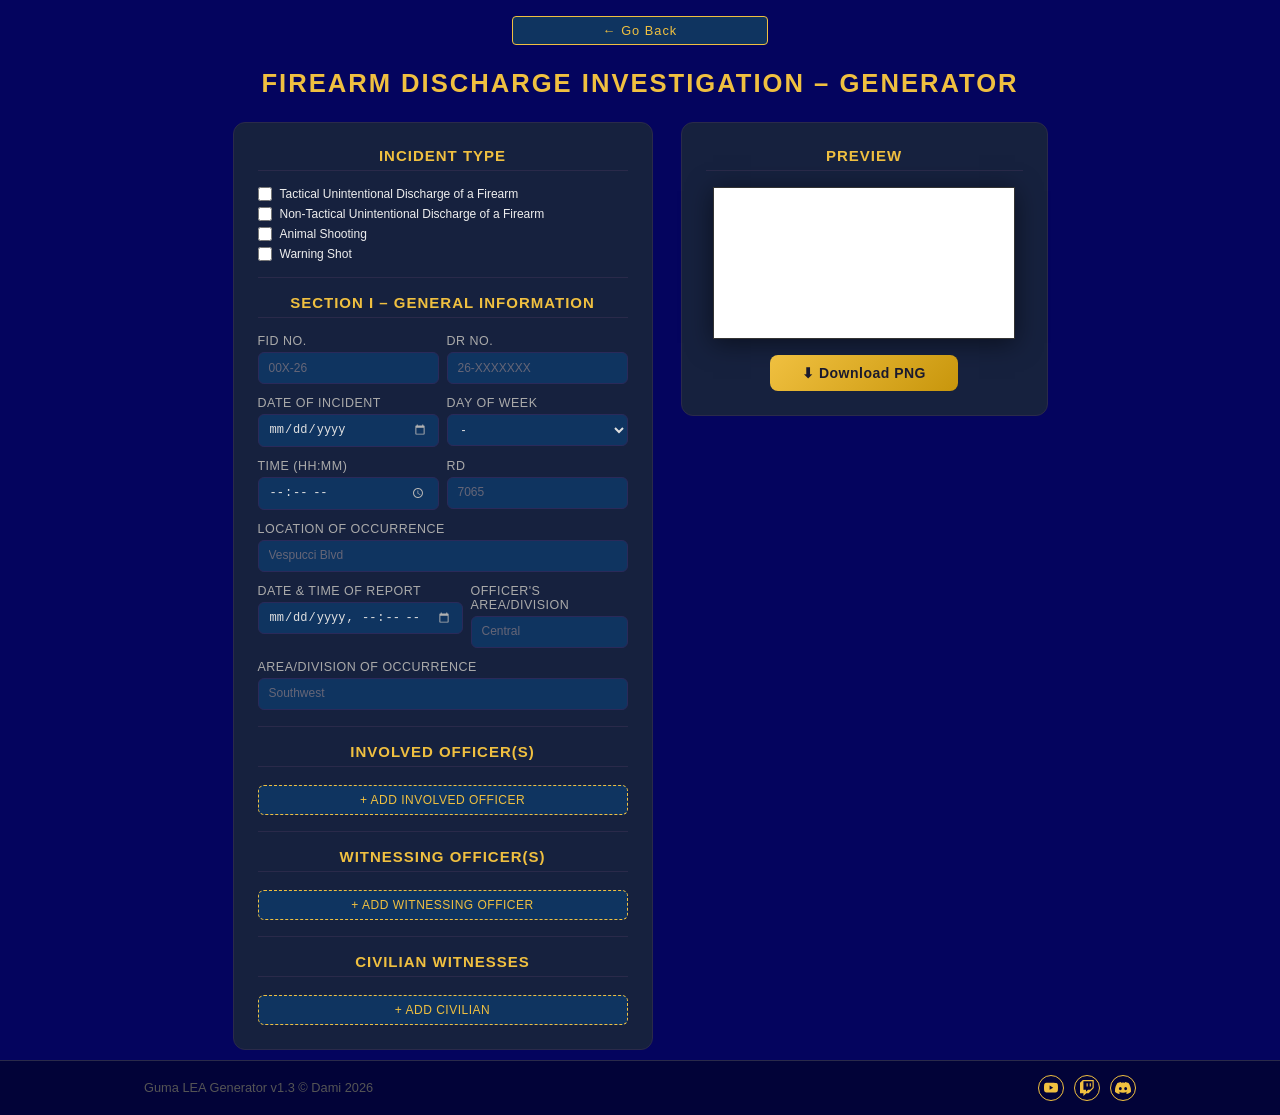
==== firearm-discharge.html @ f459a164 "Officer card generator - faction selection inside generator - added faction selection inside card ge" ====
<!doctype html>
<html lang="en">
  <head>
    <meta charset="UTF-8" />
    <meta name="viewport" content="width=device-width, initial-scale=1.0" />
    <title>Guma LEA Generator</title>
    <link rel="stylesheet" href="css/style.css" />
    <link rel="icon" href="assets/favicon.ico" type="image/x-icon" />
    <link rel="apple-touch-icon" sizes="192x192" href="assets/favicon.ico" />
    <link rel="manifest" href="assets/manifest.json" />
  </head>
  <body>
    <button onclick="history.back()" class="btn-back">&larr; Go Back</button>
    <h2>Firearm Discharge Investigation – Generator</h2>

    <div class="container-report">
      <div class="form-panel-report">
        <h3>Incident Type</h3>
        <div class="checkbox-group">
          <label class="checkbox-item"><input type="checkbox" id="cb_tactical" /> Tactical Unintentional Discharge of a Firearm</label>
          <label class="checkbox-item"><input type="checkbox" id="cb_non_tactical" /> Non-Tactical Unintentional Discharge of a Firearm</label>
          <label class="checkbox-item"><input type="checkbox" id="cb_animal" /> Animal Shooting</label>
          <label class="checkbox-item"><input type="checkbox" id="cb_warning" /> Warning Shot</label>
        </div>

        <hr class="section-sep" />
        <h3>Section I – General Information</h3>

        <div class="two-col">
          <div class="form-group"><label>FID No.</label><input type="text" id="fid_no" placeholder="00X-26" /></div>
          <div class="form-group"><label>DR No.</label><input type="text" id="dr_no" placeholder="26-XXXXXXX" /></div>
        </div>
        <div class="two-col">
          <div class="form-group"><label>Date of Incident</label><input type="date" id="date_incident" /></div>
          <div class="form-group">
            <label>Day of Week</label>
            <select id="day_of_week">
              <option value="-">-</option>
              <option>Monday</option>
              <option>Tuesday</option>
              <option>Wednesday</option>
              <option>Thursday</option>
              <option>Friday</option>
              <option>Saturday</option>
              <option>Sunday</option>
            </select>
          </div>
        </div>
        <div class="two-col">
          <div class="form-group"><label>Time (HH:MM)</label><input type="time" id="time_incident" /></div>
          <div class="form-group"><label>RD</label><input type="text" id="rd" placeholder="7065" /></div>
        </div>
        <div class="form-group"><label>Location of Occurrence</label><input type="text" id="location" placeholder="Vespucci Blvd" /></div>
        <div class="two-col">
          <div class="form-group"><label>Date &amp; Time of Report</label><input type="datetime-local" id="report_datetime" /></div>
          <div class="form-group"><label>Officer's Area/Division</label><input type="text" id="officer_area" placeholder="Central" /></div>
        </div>
        <div class="form-group"><label>Area/Division of Occurrence</label><input type="text" id="area_occurrence" placeholder="Southwest" /></div>

        <hr class="section-sep" />
        <h3>Involved Officer(s)</h3>
        <div id="involved-officers-container"></div>
        <button class="btn-add" onclick="addOfficerRow('involved')">+ Add Involved Officer</button>

        <hr class="section-sep" />
        <h3>Witnessing Officer(s)</h3>
        <div id="witnessing-officers-container"></div>
        <button class="btn-add" onclick="addOfficerRow('witnessing')">+ Add Witnessing Officer</button>

        <hr class="section-sep" />
        <h3>Civilian Witnesses</h3>
        <div id="civilians-container"></div>
        <button class="btn-add" onclick="addCivilianRow()">+ Add Civilian</button>
      </div>

      <div class="preview-panel">
        <h3>Preview</h3>
        <canvas id="docCanvas"></canvas>
        <button class="btn-download" onclick="downloadPng()">&#11015; Download PNG</button>
      </div>
    </div>

    <footer class="site-footer">
      <div class="footer-inner">
        <span class="footer-text">Guma LEA Generator v1.3 &copy; Dami 2026</span>
        <div class="footer-links">
          <a href="https://www.youtube.com/@DamiJJJ" target="_blank" rel="noopener noreferrer" class="footer-icon-link" aria-label="YouTube">
            <!-- YouTube icon -->
            <svg class="icon icon-youtube" viewBox="0 0 16 16" aria-hidden="true">
              <path
                d="M8.051 1.999h.089c.822.003 4.987.033 6.11.335a2.01 2.01 0 0 1 1.415 1.42c.101.38.172.883.22 1.402l.01.104.022.26.008.104c.065.914.073 1.77.074 1.957v.075c-.001.194-.01 1.108-.082 2.06l-.008.105-.009.104c-.05.572-.124 1.14-.235 1.558a2.01 2.01 0 0 1-1.415 1.42c-1.16.312-5.569.334-6.18.335h-.142c-.309 0-1.587-.006-2.927-.052l-.17-.006-.087-.004-.171-.007-.171-.007c-1.11-.049-2.167-.128-2.654-.26a2.01 2.01 0 0 1-1.415-1.419c-.111-.417-.185-.986-.235-1.558L.09 9.82l-.008-.104A31 31 0 0 1 0 7.68v-.123c.002-.215.01-.958.064-1.778l.007-.103.003-.052.008-.104.022-.26.01-.104c.048-.519.119-1.023.22-1.402a2.01 2.01 0 0 1 1.415-1.42c.487-.13 1.544-.21 2.654-.26l.17-.007.172-.006.086-.003.171-.007A100 100 0 0 1 7.858 2zM6.4 5.209v4.818l4.157-2.408z"
              />
            </svg>
          </a>

          <a href="https://www.twitch.tv/ytdamipl" target="_blank" rel="noopener noreferrer" class="footer-icon-link" aria-label="Twitch">
            <!-- Twitch icon -->
            <svg xmlns="http://www.w3.org/2000/svg" width="16" height="16" fill="currentColor" class="bi bi-twitch" viewBox="0 0 16 16">
              <path d="M3.857 0 1 2.857v10.286h3.429V16l2.857-2.857H9.57L14.714 8V0zm9.714 7.429-2.285 2.285H9l-2 2v-2H4.429V1.143h9.142z" />
              <path d="M11.857 3.143h-1.143V6.57h1.143zm-3.143 0H7.571V6.57h1.143z" />
            </svg>
          </a>
          <a href="https://discord.gg/gzQC2kUFbQ" target="_blank" rel="noopener noreferrer" class="footer-icon-link" aria-label="Discord">
            <svg xmlns="http://www.w3.org/2000/svg" width="16" height="16" fill="currentColor" class="bi bi-discord" viewBox="0 0 16 16">
              <path
                d="M13.545 2.907a13.2 13.2 0 0 0-3.257-1.011.05.05 0 0 0-.052.025c-.141.25-.297.577-.406.833a12.2 12.2 0 0 0-3.658 0 8 8 0 0 0-.412-.833.05.05 0 0 0-.052-.025c-1.125.194-2.22.534-3.257 1.011a.04.04 0 0 0-.021.018C.356 6.024-.213 9.047.066 12.032q.003.022.021.037a13.3 13.3 0 0 0 3.995 2.02.05.05 0 0 0 .056-.019q.463-.63.818-1.329a.05.05 0 0 0-.01-.059l-.018-.011a9 9 0 0 1-1.248-.595.05.05 0 0 1-.02-.066l.015-.019q.127-.095.248-.195a.05.05 0 0 1 .051-.007c2.619 1.196 5.454 1.196 8.041 0a.05.05 0 0 1 .053.007q.121.1.248.195a.05.05 0 0 1-.004.085 8 8 0 0 1-1.249.594.05.05 0 0 0-.03.03.05.05 0 0 0 .003.041c.24.465.515.909.817 1.329a.05.05 0 0 0 .056.019 13.2 13.2 0 0 0 4.001-2.02.05.05 0 0 0 .021-.037c.334-3.451-.559-6.449-2.366-9.106a.03.03 0 0 0-.02-.019m-8.198 7.307c-.789 0-1.438-.724-1.438-1.612s.637-1.613 1.438-1.613c.807 0 1.45.73 1.438 1.613 0 .888-.637 1.612-1.438 1.612m5.316 0c-.788 0-1.438-.724-1.438-1.612s.637-1.613 1.438-1.613c.807 0 1.451.73 1.438 1.613 0 .888-.631 1.612-1.438 1.612"
              />
            </svg>
          </a>
        </div>
      </div>
    </footer>

    <script src="js/firearm-discharge-investigation.js"></script>
  </body>
</html>
---- css/style.css ----
*,
*::before,
*::after {
  box-sizing: border-box;
  margin: 0;
  padding: 0;
}

body {
  font-family: "Segoe UI", Arial, sans-serif;
  background: #04045e;
  color: #eee;
  display: flex;
  flex-direction: column;
  align-items: center;
  min-height: 100vh;
}

h1 {
  color: #f0c040;
  margin: 28px;
  font-size: 2.5rem;
  letter-spacing: 3px;
  text-transform: uppercase;
}

h2 {
  color: #f0c040;
  margin: 24px;
  font-size: 1.6rem;
  letter-spacing: 2px;
  text-transform: uppercase;
}

h3 {
  color: #f0c040;
  font-size: 1.4rem;
  letter-spacing: 1.5px;
}

body h3 {
  width: 100%;
  text-align: center;
}

.container {
  display: flex;
  flex-direction: column;
  align-items: center;
  gap: 30px;
  width: 100%;
  max-width: 1000px;
}

.form-panel {
  background: #16213e;
  border-radius: 10px;
  padding: 24px;
  width: 500px;
}

.form-panel h2 {
  color: #f0c040;
  font-size: 1rem;
  margin-bottom: 16px;
  letter-spacing: 1px;
}

.form-group {
  margin-bottom: 12px;
}

.form-group label {
  display: block;
  font-size: 0.78rem;
  color: #aaa;
  margin-bottom: 4px;
  text-transform: uppercase;
  letter-spacing: 0.5px;
}

.form-group input,
.form-group select {
  width: 100%;
  padding: 8px 10px;
  border-radius: 5px;
  border: 1px solid #334;
  background: #0f3460;
  color: #fff;
  font-size: 0.9rem;
}

.form-group input::placeholder {
  color: #667;
}

.photo-upload {
  border: 2px dashed #334;
  border-radius: 8px;
  padding: 16px;
  text-align: center;
  cursor: pointer;
  transition: border-color 0.2s;
}

.photo-upload:hover {
  border-color: #f0c040;
}

.photo-upload input {
  display: none;
}

.photo-preview {
  width: 100px;
  height: 120px;
  object-fit: cover;
  border-radius: 4px;
  margin-top: 8px;
  display: none;
}

.btn-random {
  background: #0f3460;
  border: 1px solid #f0c040;
  color: #f0c040;
  padding: 6px 12px;
  border-radius: 4px;
  cursor: pointer;
  font-size: 0.78rem;
  margin-top: 4px;
  width: 100%;
}

.btn-random:hover {
  background: #f0c040;
  color: #000;
}

.preview-panel {
  display: flex;
  flex-direction: column;
  align-items: center;
  gap: 16px;
  margin-bottom: 30px;
}

.preview-panel h2 {
  color: #f0c040;
  font-size: 1.6rem;
  letter-spacing: 1px;
  align-self: center;
}

#cardCanvas {
  border-radius: 8px;
  box-shadow: 0 4px 24px #0008;
  width: 500px;
  height: auto;
  max-width: 100%;
}

.btn-download {
  background: linear-gradient(135deg, #f0c040, #c8960c);
  color: #1a1a2e;
  border: none;
  padding: 10px 32px;
  border-radius: 8px;
  font-size: 14px;
  font-weight: 700;
  cursor: pointer;
  letter-spacing: 0.5px;
  transition: opacity 0.2s;
}
.btn-download:hover {
  opacity: 0.85;
}

.site-footer {
  width: 100%;
  margin-top: auto;
  background: #020338;
  border-top: 1px solid #2a2a4a;
  padding: 14px 20px;
  text-align: center;
  font-size: 12px;
  color: #555;
  display: flex;
  justify-content: center;
}

.footer-inner {
  width: 80%;
  /* max-width: 1000px; */
  display: flex;
  align-items: center;
  justify-content: space-between;
  gap: 16px;
  font-size: 0.8rem;
}

.footer-links {
  display: flex;
  align-items: center;
  gap: 10px;
}

.footer-icon-link {
  display: inline-flex;
  align-items: center;
  justify-content: center;
  width: 26px;
  height: 26px;
  border-radius: 50%;
  color: #f0c040;
  border: 1px solid #f0c040;
  text-decoration: none;
  transition:
    background 0.2s,
    color 0.2s,
    transform 0.15s;
}

.footer-icon-link:hover {
  background: #f0c040;
  color: #04045e;
  transform: translateY(-1px);
}

.footer-icon-link .icon {
  width: 14px;
  height: 14px;
  fill: currentColor;
}

@media (max-width: 600px) {
  .footer-inner {
    flex-direction: column;
    align-items: flex-start;
  }
}

/* Back button */
.btn-back {
  background: #0f3460;
  border: 1px solid #f0c040;
  color: #f0c040;
  padding: 6px 12px;
  border-radius: 4px;
  cursor: pointer;
  font-size: 0.8rem;
  align-self: center;
  width: 20%;
  margin-top: 16px;
  text-decoration: none;
  letter-spacing: 1px;
  transition:
    border-color 0.2s,
    color 0.2s;
}

.btn-back:hover {
  background: #f0c040;
  color: #000;
}

.gen-grid {
  display: grid;
  grid-template-columns: repeat(3, 1fr);
  gap: 24px;
  width: 80%;
  /* max-width: 1000px; */
  margin-top: 16px;
}

.gen-card {
  background: #16213e;
  border-radius: 12px;
  border: 2px solid #9b9b9c;
  padding: 36px 24px;
  text-align: center;
  text-decoration: none;
  color: #eee;
  transition:
    border-color 0.2s,
    transform 0.15s,
    background 0.2s;
  display: flex;
  flex-direction: column;
  align-items: center;
  gap: 14px;
  cursor: pointer;
}

.gen-card:hover {
  border-color: #f0c040;
  background: #1a2a4a;
  transform: translateY(-4px);
}

.gen-card .gen-badge {
  width: 72px;
  height: 72px;
  /* border-radius: 50%; */
  display: flex;
  align-items: center;
  justify-content: center;
  font-size: 2rem;
}

.gen-card .gen-name {
  font-size: 1.3rem;
  font-weight: bold;
  letter-spacing: 2px;
}

.gen-card .gen-desc {
  font-size: 0.75rem;
  color: #aaa;
  letter-spacing: 0.5px;
  text-transform: uppercase;
}

.gen-card .gen-tag {
  font-size: 0.7rem;
  padding: 3px 10px;
  border-radius: 20px;
  font-weight: bold;
  letter-spacing: 1px;
  background: #0f3460;
  color: #f0c040;
  border: 1px solid #f0c040;
}

/* Coming soon overlay */
.gen-card.coming-soon {
  opacity: 0.5;
  cursor: not-allowed;
  pointer-events: none;
}

.gen-card.coming-soon .gen-tag {
  background: #333;
  color: #888;
  border-color: #555;
}

.subtitle {
  color: #aaa;
  font-size: 0.85rem;
  letter-spacing: 1px;
  margin-bottom: 8px;
}

.gen-badge img {
  width: 100%;
  height: 100%;
  object-fit: cover;
  /* border-radius: 50%; */
  display: block;
}

/* Firearm discharge investigation - generator styles */

.container-report {
  display: flex;
  gap: 28px;
  max-width: 1400px;
  margin: 0 auto 10px;
  align-items: flex-start;
}
.form-panel-report {
  flex: 0 0 420px;
  background: #16213e;
  border-radius: 12px;
  padding: 24px;
  border: 1px solid #2a2a4a;
}
.form-panel-report h3 {
  font-size: 15px;
  color: #f0c040;
  text-transform: uppercase;
  letter-spacing: 1px;
  margin-bottom: 16px;
  padding-bottom: 6px;
  border-bottom: 1px solid #2a2a4a;
}

.form-group input[type="text"],
.form-group input[type="date"],
.form-group input[type="time"],
.form-group input[type="datetime-local"],
.form-group select {
  width: 100%;
  background: #0f3460;
  border: 1px solid #2a2a5a;
  border-radius: 6px;
  color: #e0e0e0;
  padding: 6px 10px;
  font-size: 12px;
  outline: none;
  transition: border-color 0.2s;
  appearance: none;
  -webkit-appearance: none;
  min-height: 32px;
  line-height: 1.4;
}

/* Restore dropdown arrow only for select */
.form-group select {
  appearance: auto;
  -webkit-appearance: auto;
  background-image: none;
}

/* Remove native time/date picker icon styling issues */
.form-group input[type="time"]::-webkit-calendar-picker-indicator,
.form-group input[type="date"]::-webkit-calendar-picker-indicator,
.form-group input[type="datetime-local"]::-webkit-calendar-picker-indicator {
  filter: invert(0.7);
  cursor: pointer;
}

.checkbox-group {
  display: flex;
  flex-direction: column;
  gap: 6px;
  margin-bottom: 14px;
}
.checkbox-item {
  display: flex;
  align-items: center;
  gap: 8px;
  font-size: 12px;
  cursor: pointer;
  user-select: none;
}
.checkbox-item input[type="checkbox"] {
  width: 14px;
  height: 14px;
  accent-color: #f0c040;
  cursor: pointer;
}
.section-sep {
  border: none;
  border-top: 1px solid #2a2a4a;
  margin: 16px 0;
}

.dynamic-row {
  background: #0f1e3d;
  border: 1px solid #2a2a4a;
  border-radius: 8px;
  padding: 10px;
  margin-bottom: 8px;
  position: relative;
}
.dynamic-row .row-title {
  font-size: 11px;
  color: #f0c040;
  text-transform: uppercase;
  letter-spacing: 0.5px;
  margin-bottom: 8px;
  font-weight: bold;
}
.two-col {
  display: flex;
  gap: 8px;
}
.two-col .form-group {
  flex: 1;
}
.three-col {
  display: flex;
  gap: 8px;
}
.three-col .form-group {
  flex: 1;
}

.btn-remove-row {
  position: absolute;
  top: 8px;
  right: 8px;
  background: #7b0000;
  border: none;
  color: #fff;
  font-size: 11px;
  border-radius: 4px;
  padding: 2px 7px;
  cursor: pointer;
}
.btn-remove-row:hover {
  background: #c00;
}
.btn-add {
  width: 100%;
  background: #0f3460;
  border: 1px dashed #f0c040;
  color: #f0c040;
  padding: 7px;
  border-radius: 6px;
  cursor: pointer;
  font-size: 12px;
  letter-spacing: 0.5px;
  text-transform: uppercase;
  transition: background 0.2s;
  margin-top: 2px;
}
.btn-add:hover {
  background: #1a4a80;
}

.preview-panel {
  flex: 1;
  background: #16213e;
  border-radius: 12px;
  padding: 24px;
  border: 1px solid #2a2a4a;
  display: flex;
  flex-direction: column;
  align-items: center;
  gap: 16px;
}
.preview-panel h3 {
  font-size: 15px;
  color: #f0c040;
  text-transform: uppercase;
  letter-spacing: 1px;
  align-self: flex-start;
  padding-bottom: 6px;
  border-bottom: 1px solid #2a2a4a;
  width: 100%;
}
#docCanvas {
  border: 1px solid #333;
  background: #fff;
  max-width: 100%;
  height: auto;
  display: block;
  box-shadow: 0 4px 24px rgba(0, 0, 0, 0.5);
}
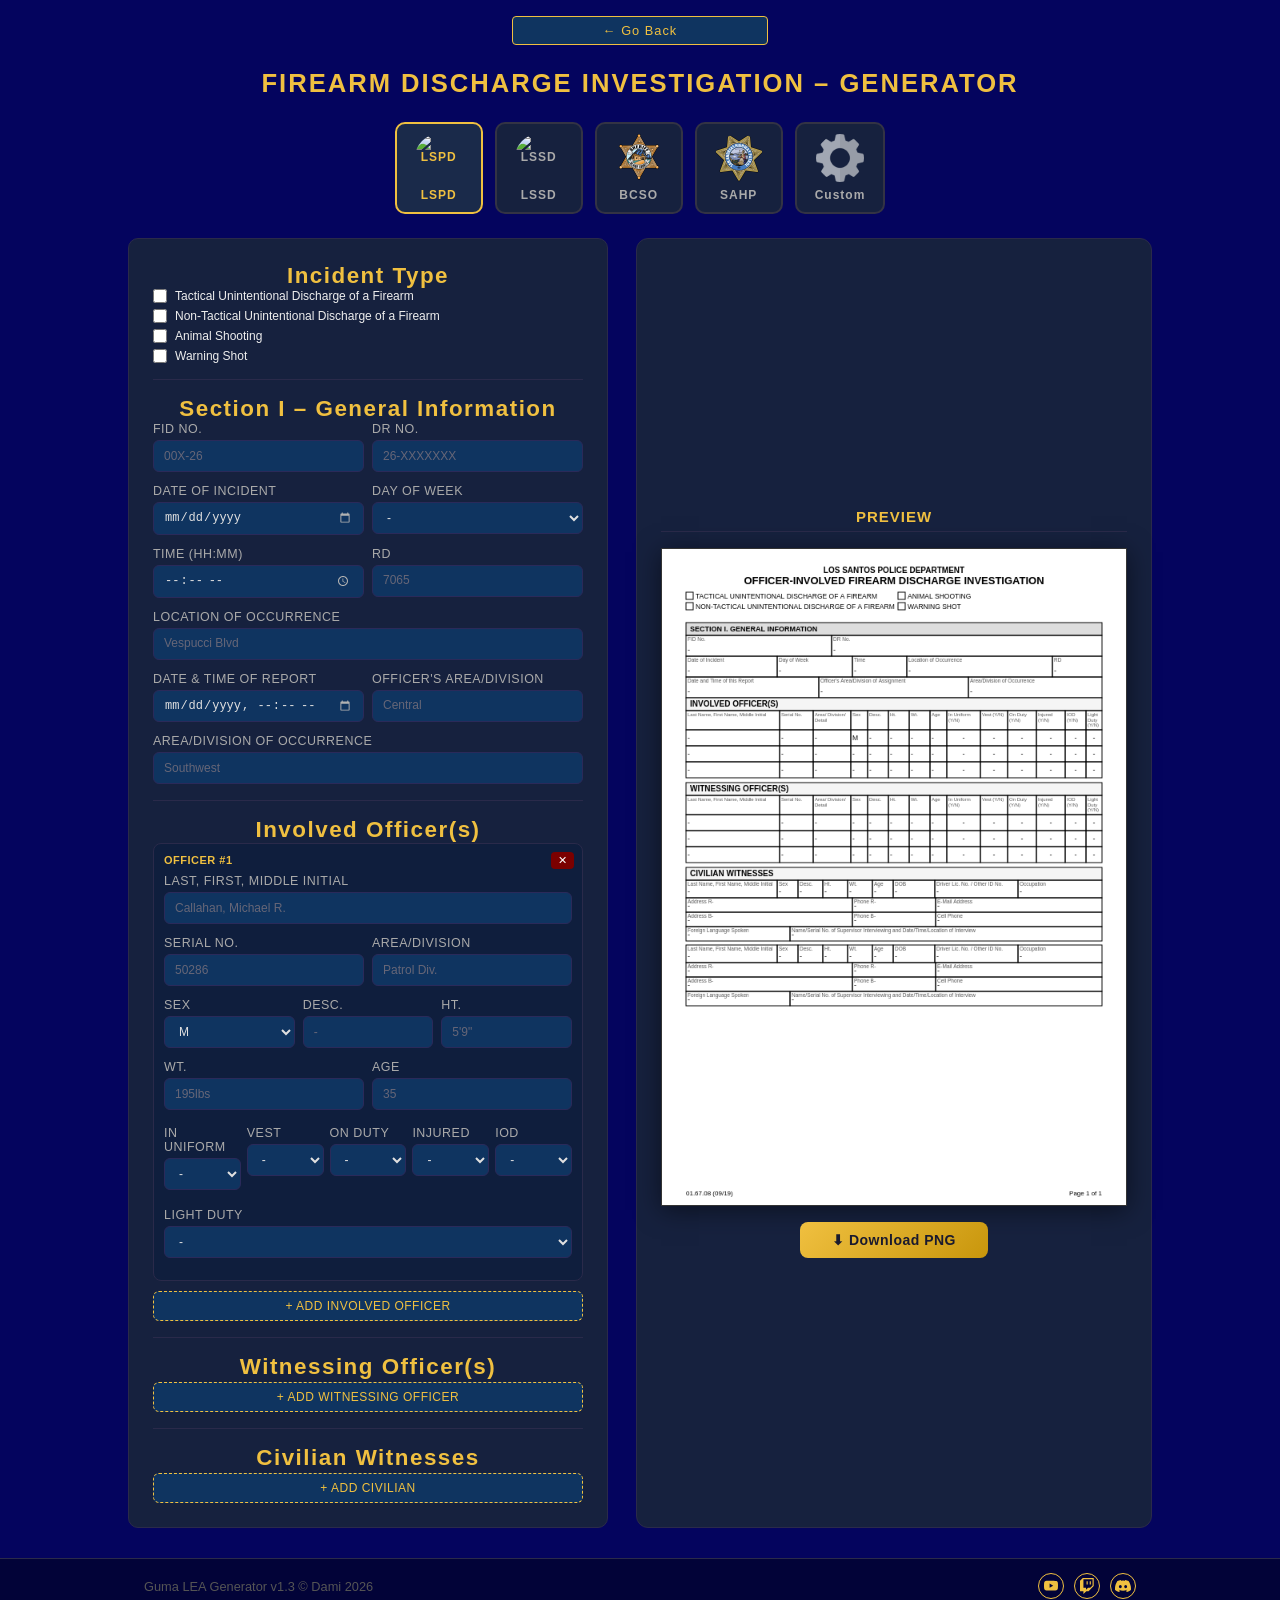
==== commit 9861567c: "Added more factions - Added BCSO & SAHP factions to generators - Added flags to factions: police, fi" ====
--- a/firearm-discharge.html
+++ b/firearm-discharge.html
@@ -13,8 +13,20 @@
     <button onclick="history.back()" class="btn-back">&larr; Go Back</button>
     <h2>Firearm Discharge Investigation – Generator</h2>
 
-    <div class="container-report">
-      <div class="form-panel-report">
+    <!-- Faction selector -->
+    <div class="faction-switcher" id="factionSwitcher"></div>
+
+    <div class="container">
+      <div class="form-panel">
+        <div id="customFactionPanel" style="display: none">
+          <h3>Custom Faction Details</h3>
+
+          <div class="form-group">
+            <label>Faction Name</label>
+            <input type="text" id="customFactionName" placeholder="Los Angeles Police Department" oninput="applyCustomFaction()" />
+          </div>
+        </div>
+
         <h3>Incident Type</h3>
         <div class="checkbox-group">
           <label class="checkbox-item"><input type="checkbox" id="cb_tactical" /> Tactical Unintentional Discharge of a Firearm</label>
@@ -111,6 +123,8 @@
       </div>
     </footer>
 
+    <script src="js/factions.js"></script>
+    <script src="js/ui-helpers.js"></script>
     <script src="js/firearm-discharge-investigation.js"></script>
   </body>
 </html>
--- a/css/style.css
+++ b/css/style.css
@@ -30,6 +30,7 @@
   font-size: 1.6rem;
   letter-spacing: 2px;
   text-transform: uppercase;
+  text-align: center;
 }
 
 h3 {
@@ -45,18 +46,21 @@
 
 .container {
   display: flex;
-  flex-direction: column;
-  align-items: center;
-  gap: 30px;
-  width: 100%;
-  max-width: 1000px;
+  flex-direction: row;
+  align-items: stretch;
+  gap: 28px;
+  width: 80%;
+  max-width: 1400px;
+  margin: 0 auto 30px;
 }
 
 .form-panel {
+  flex: 0 0 480px;
   background: #16213e;
   border-radius: 10px;
   padding: 24px;
-  width: 500px;
+  border: 1px solid #2a2a4a;
+  width: auto;
 }
 
 .form-panel h2 {
@@ -138,11 +142,17 @@
 }
 
 .preview-panel {
+  flex: 1;
+  background: #16213e;
+  border-radius: 12px;
+  padding: 24px;
+  border: 1px solid #2a2a4a;
   display: flex;
   flex-direction: column;
   align-items: center;
+  justify-content: center;
   gap: 16px;
-  margin-bottom: 30px;
+  margin-bottom: 0;
 }
 
 .preview-panel h2 {
@@ -237,6 +247,19 @@
   .footer-inner {
     flex-direction: column;
     align-items: flex-start;
+  }
+}
+
+@media (max-width: 900px) {
+  .container {
+    flex-direction: column;
+    align-items: center;
+    width: 95%;
+  }
+
+  .form-panel {
+    flex: none;
+    width: 100%;
   }
 }
 
@@ -361,21 +384,6 @@
 }
 
 /* Firearm discharge investigation - generator styles */
-
-.container-report {
-  display: flex;
-  gap: 28px;
-  max-width: 1400px;
-  margin: 0 auto 10px;
-  align-items: flex-start;
-}
-.form-panel-report {
-  flex: 0 0 420px;
-  background: #16213e;
-  border-radius: 12px;
-  padding: 24px;
-  border: 1px solid #2a2a4a;
-}
 .form-panel-report h3 {
   font-size: 15px;
   color: #f0c040;
@@ -511,17 +519,6 @@
   background: #1a4a80;
 }
 
-.preview-panel {
-  flex: 1;
-  background: #16213e;
-  border-radius: 12px;
-  padding: 24px;
-  border: 1px solid #2a2a4a;
-  display: flex;
-  flex-direction: column;
-  align-items: center;
-  gap: 16px;
-}
 .preview-panel h3 {
   font-size: 15px;
   color: #f0c040;
@@ -540,3 +537,94 @@
   display: block;
   box-shadow: 0 4px 24px rgba(0, 0, 0, 0.5);
 }
+
+/* Faction switcher styles */
+
+.faction-switcher {
+  display: flex;
+  gap: 12px;
+  justify-content: center;
+  margin-bottom: 24px;
+}
+
+.faction-btn {
+  display: flex;
+  flex-direction: column;
+  align-items: center;
+  gap: 6px;
+  background: #16213e;
+  border: 2px solid #334;
+  border-radius: 10px;
+  padding: 10px 18px;
+  cursor: pointer;
+  transition:
+    border-color 0.2s,
+    background 0.2s;
+  color: #aaa;
+  font-size: 0.75rem;
+  font-weight: bold;
+  letter-spacing: 1px;
+}
+
+.faction-btn img {
+  width: 48px;
+  height: 48px;
+  border-radius: 50%;
+  object-fit: cover;
+}
+
+.faction-btn:hover {
+  border-color: #f0c040;
+  color: #f0c040;
+}
+
+.faction-btn.active {
+  border-color: #f0c040;
+  background: #1a2a4a;
+  color: #f0c040;
+}
+
+/* Custom faction panel */
+.custom-faction-panel {
+  margin-top: 0;
+  margin-bottom: 16px;
+  padding: 14px;
+  background: #0f1e3d;
+  border: 1px solid #2a2a5a;
+  border-radius: 8px;
+  overflow: hidden;
+}
+
+.custom-faction-fields {
+  display: grid;
+  grid-template-columns: 1fr 1fr;
+  gap: 8px;
+}
+
+/* Reuse .form-group styles — no extra CSS needed for label and input */
+.custom-faction-panel .form-group {
+  margin-bottom: 0;
+}
+
+.email-input-row {
+  display: flex;
+  align-items: center;
+  gap: 4px;
+}
+
+.email-input-row input {
+  flex: 1;
+  min-width: 0; /* prevents overflow in flex */
+}
+
+.email-at {
+  color: #aaa;
+  font-size: 0.9rem;
+  white-space: nowrap;
+}
+
+@media (max-width: 600px) {
+  .custom-faction-fields {
+    grid-template-columns: 1fr;
+  }
+}
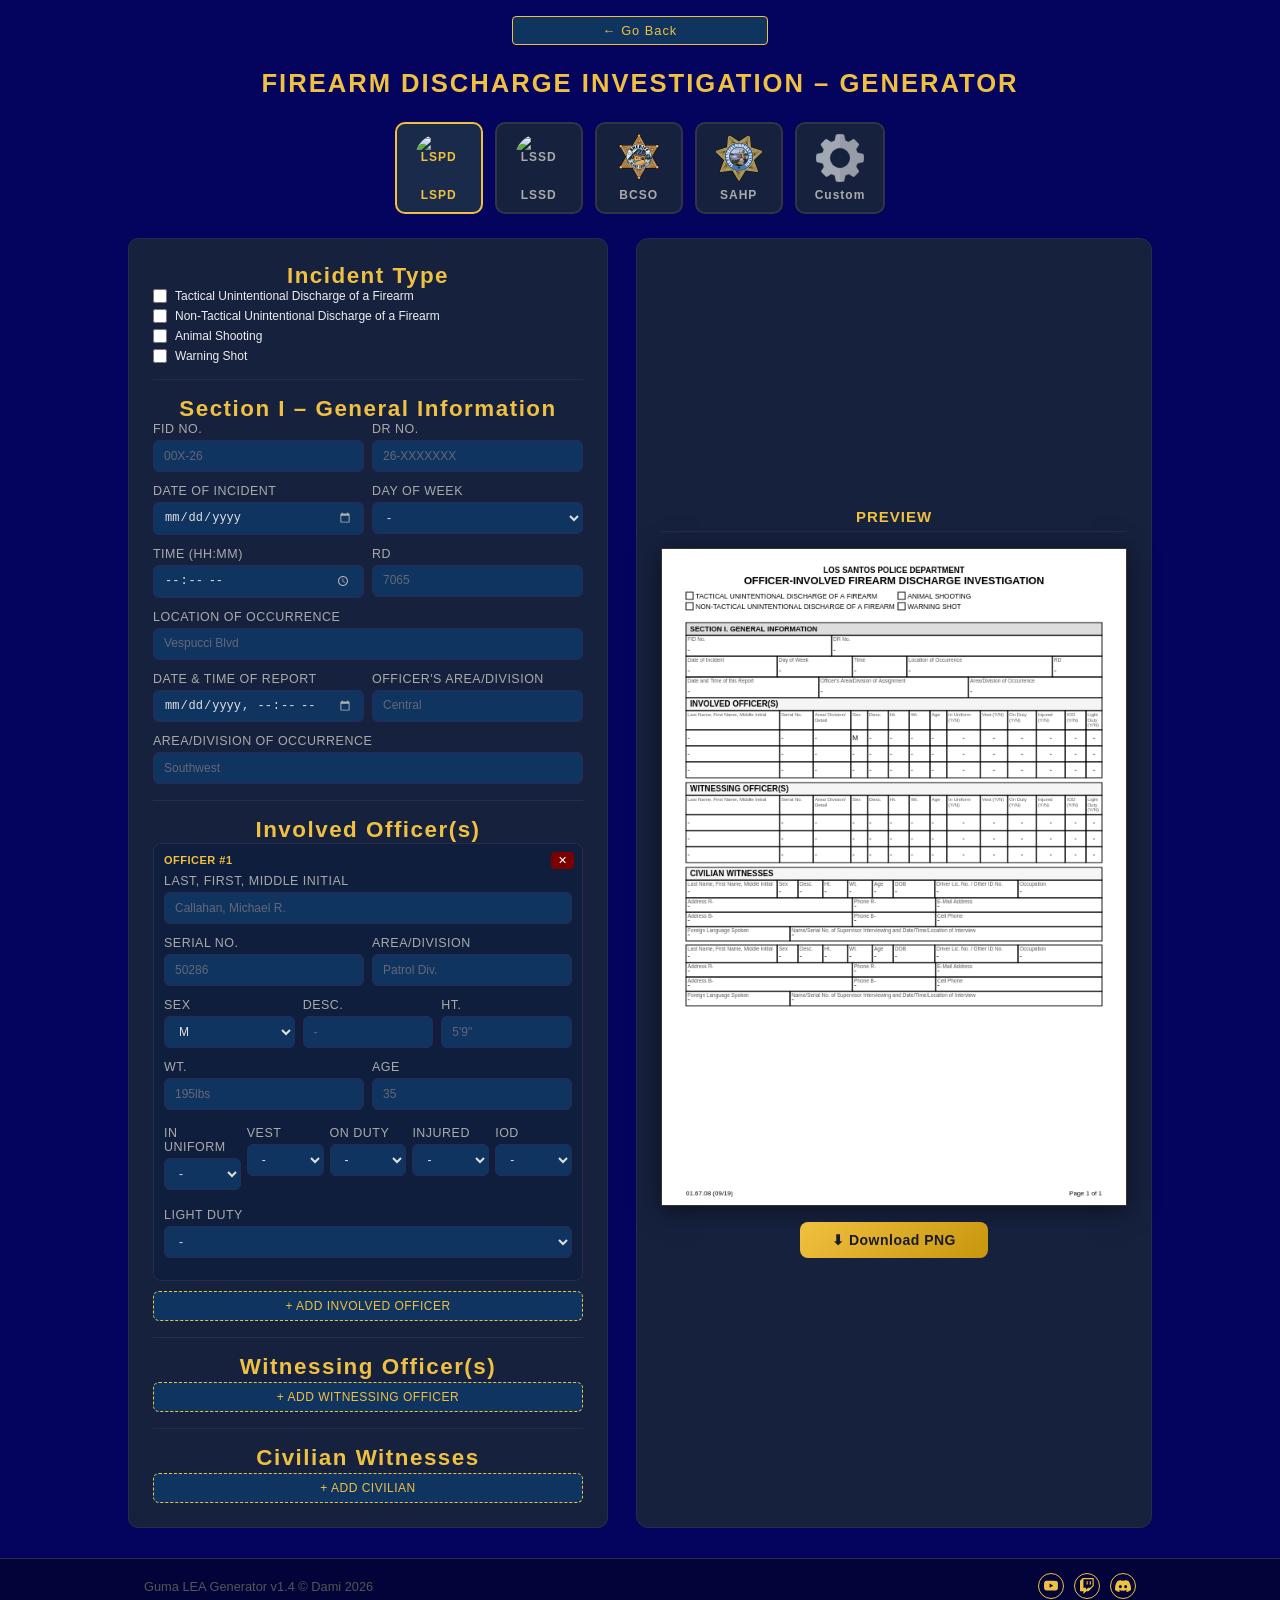
==== commit 41b05dda: "Firefighter card generator - added lscofd faction - updated app version in footer - updated manifest" ====
--- a/firearm-discharge.html
+++ b/firearm-discharge.html
@@ -94,7 +94,7 @@
 
     <footer class="site-footer">
       <div class="footer-inner">
-        <span class="footer-text">Guma LEA Generator v1.3 &copy; Dami 2026</span>
+        <span class="footer-text">Guma LEA Generator v1.4 &copy; Dami 2026</span>
         <div class="footer-links">
           <a href="https://www.youtube.com/@DamiJJJ" target="_blank" rel="noopener noreferrer" class="footer-icon-link" aria-label="YouTube">
             <!-- YouTube icon -->
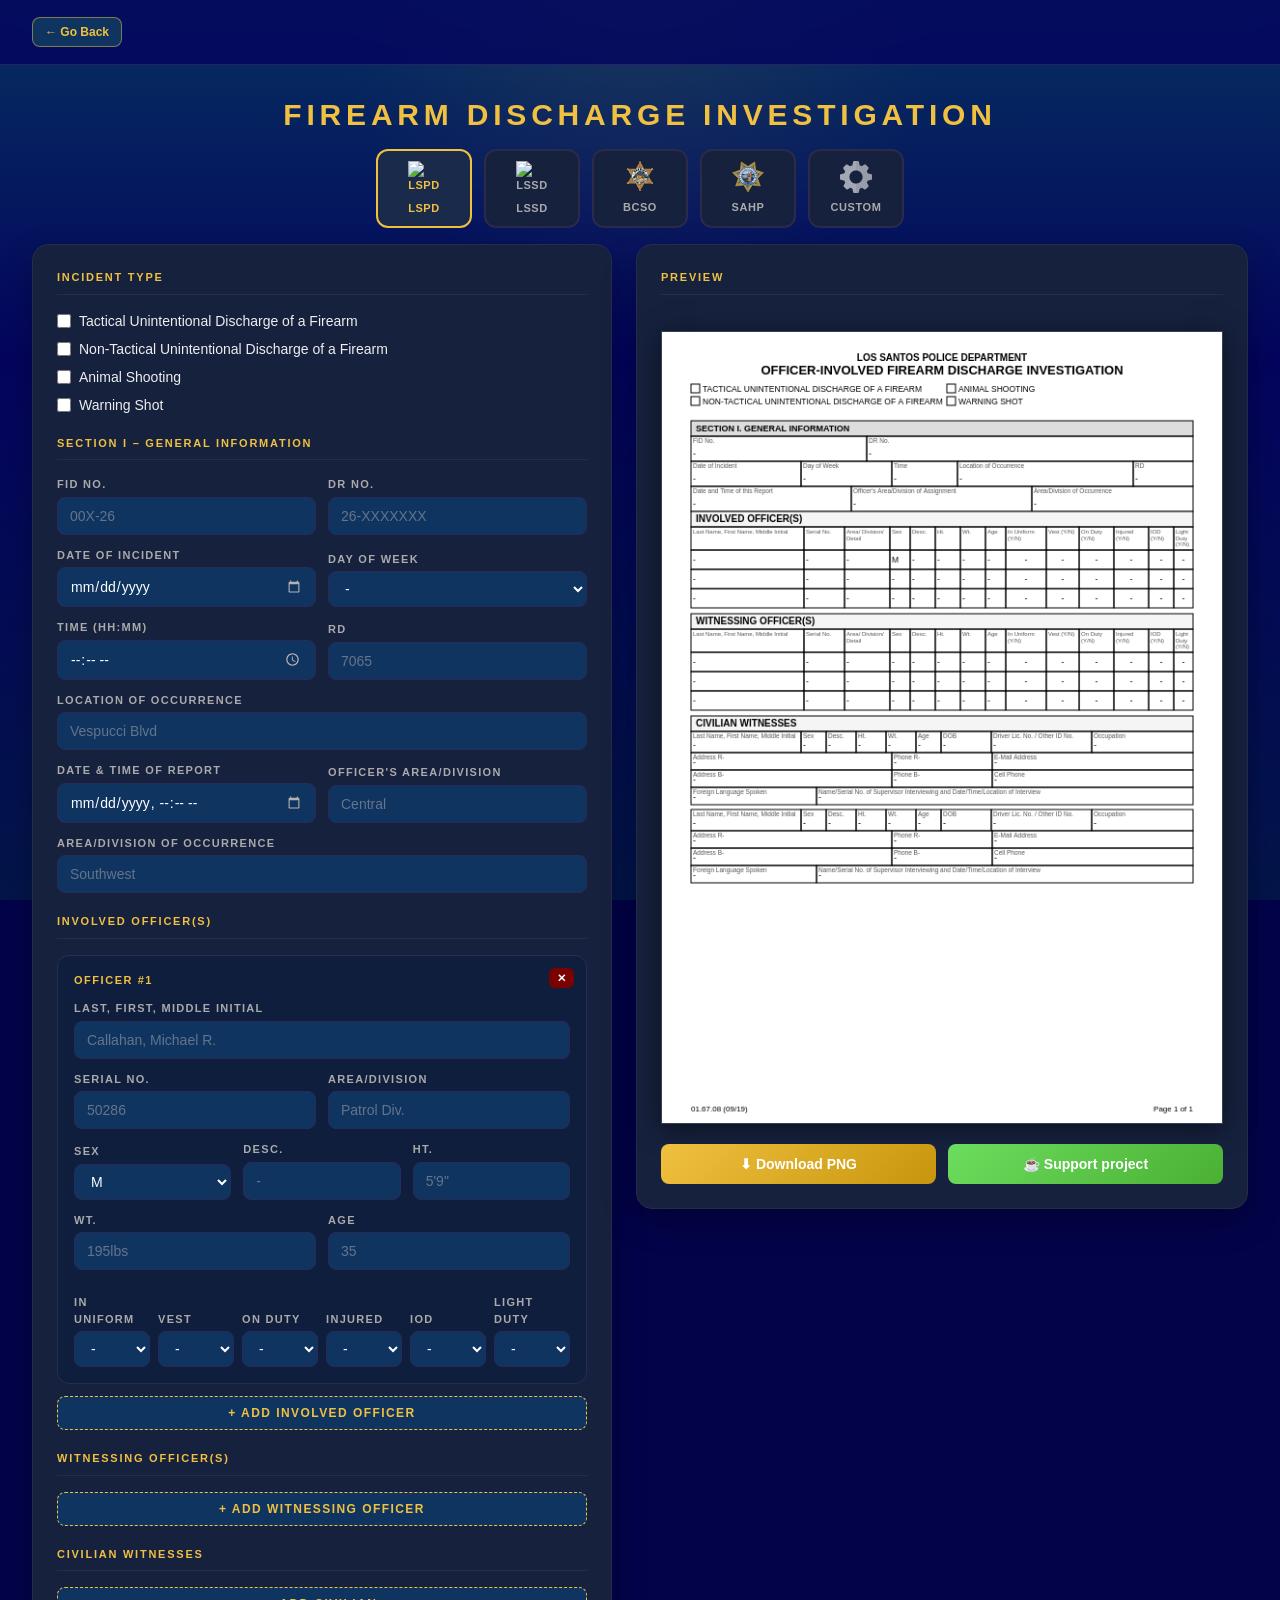
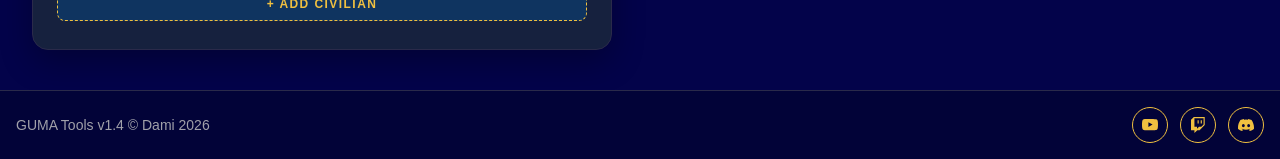
==== commit 21fc128f: "Refactor: Rebuild app for using Tailwind CSS lib" ====
--- a/firearm-discharge.html
+++ b/firearm-discharge.html
@@ -1,33 +1,205 @@
 <!doctype html>
-<html lang="en">
+<html lang="en" class="h-full">
   <head>
     <meta charset="UTF-8" />
     <meta name="viewport" content="width=device-width, initial-scale=1.0" />
-    <title>Guma LEA Generator</title>
-    <link rel="stylesheet" href="css/style.css" />
+    <meta name="author" content="Dami" />
+    <title>Firearm Discharge Investigation — GUMA Tools</title>
+
     <link rel="icon" href="assets/favicon.ico" type="image/x-icon" />
     <link rel="apple-touch-icon" sizes="192x192" href="assets/favicon.ico" />
     <link rel="manifest" href="assets/manifest.json" />
+
+    <script src="js/tailwind.js"></script>
+    <script>
+      tailwind.config = {
+        theme: {
+          extend: {
+            colors: {
+              "guma-bg": "#04045e",
+              "guma-panel": "#16213e",
+              "guma-panel-2": "#1a2a4a",
+              "guma-input": "#0f3460",
+              "guma-dark": "#0f1e3d",
+              "guma-footer": "#020338",
+              "guma-gold": "#f0c040",
+              "guma-gold-dark": "#c8960c",
+              "guma-border": "#2a2a4a",
+              "guma-border-2": "#2a2a5a",
+              "guma-text": "#eeeeee",
+              "guma-muted": "#aaaaaa",
+              "guma-danger": "#7b0000",
+              "guma-danger-h": "#cc0000",
+            },
+            boxShadow: {
+              panel: "0 12px 32px rgba(0,0,0,.28)",
+              canvas: "0 4px 24px rgba(0,0,0,.5)",
+            },
+            maxWidth: { "8xl": "1400px" },
+            fontFamily: { sans: ["Segoe UI", "Arial", "sans-serif"] },
+          },
+        },
+      };
+    </script>
+
+    <style type="text/tailwindcss">
+      @layer base {
+        body {
+          @apply min-h-full text-guma-text font-sans antialiased;
+          background-color: #03034a; /* kolor końcowy gradientu jako fallback */
+          background-image:
+            radial-gradient(circle at top, rgba(240, 192, 64, 0.08), transparent 28%), linear-gradient(180deg, #06305f 0%, #04045e 40%, #03154a 100%);
+          background-attachment: fixed; /* gradient nie "przewija się" ze stroną */
+        }
+        ::selection {
+          background: rgba(240, 192, 64, 0.35);
+          color: #fff;
+        }
+
+        /* Date/time picker icon brightness */
+        input[type="date"]::-webkit-calendar-picker-indicator,
+        input[type="time"]::-webkit-calendar-picker-indicator,
+        input[type="datetime-local"]::-webkit-calendar-picker-indicator {
+          filter: invert(0.7);
+          cursor: pointer;
+        }
+
+        /* Checkbox accent */
+        input[type="checkbox"] {
+          accent-color: #f0c040;
+          width: 14px;
+          height: 14px;
+          cursor: pointer;
+        }
+      }
+
+      @layer components {
+        /* ── Layout ── */
+        .guma-page {
+          @apply mx-auto w-full max-w-8xl px-4 sm:px-6 lg:px-8;
+        }
+        .guma-topbar {
+          @apply sticky top-0 z-30 border-b border-white/10 bg-guma-bg/80 backdrop-blur;
+        }
+        .guma-brand {
+          @apply inline-flex items-center gap-3 text-guma-text no-underline;
+        }
+        .guma-brand-mark {
+          @apply inline-flex h-11 w-11 items-center justify-center rounded-2xl border border-guma-gold/40 bg-guma-dark text-lg font-black text-guma-gold;
+        }
+        .guma-panel {
+          @apply rounded-2xl border border-guma-border bg-guma-panel shadow-panel;
+        }
+
+        /* ── Buttons ── */
+        .guma-btn-back {
+          @apply inline-flex items-center gap-1.5 rounded-lg border border-guma-gold/50 bg-guma-input px-3 py-1.5 text-xs font-semibold text-guma-gold transition hover:border-guma-gold hover:bg-guma-gold hover:text-black;
+        }
+        .guma-btn-primary {
+          @apply inline-flex items-center justify-center gap-2 rounded-lg px-4 py-2.5 text-sm font-bold text-white transition hover:opacity-90 focus-visible:outline-none focus-visible:ring-2 focus-visible:ring-guma-gold;
+          background: linear-gradient(135deg, #f0c040, #c8960c);
+        }
+        .guma-btn-support {
+          @apply inline-flex items-center justify-center gap-2 rounded-lg px-4 py-2.5 text-sm font-bold text-white no-underline transition hover:opacity-90;
+          background: linear-gradient(135deg, #6cdd5e, #4ab034);
+        }
+
+        /* ── Form sections ── */
+        .guma-form-section {
+          @apply mb-4 border-b border-guma-border pb-2 text-[11px] font-bold uppercase tracking-[0.16em] text-guma-gold;
+        }
+
+        /* ── Faction switcher ── */
+        .faction-btn {
+          @apply flex w-24 cursor-pointer flex-col items-center gap-1.5 rounded-xl border-2 border-guma-border bg-guma-panel py-2.5 text-[11px] font-bold uppercase tracking-wider text-guma-muted transition hover:border-guma-gold hover:text-guma-gold;
+        }
+        .faction-btn.active {
+          @apply border-guma-gold bg-guma-panel-2 text-guma-gold;
+        }
+
+        /* ── Dynamic rows ── */
+        .dynamic-row {
+          @apply relative mb-3 rounded-xl border border-guma-border-2 bg-guma-dark p-4;
+        }
+        .row-title {
+          @apply mb-3 text-[11px] font-bold uppercase tracking-[0.14em] text-guma-gold;
+        }
+        .btn-remove-row {
+          @apply absolute right-3 top-3 inline-flex items-center justify-center rounded-md bg-guma-danger px-2 py-0.5 text-[11px] font-semibold text-white transition hover:bg-guma-danger-h;
+        }
+        .btn-add {
+          @apply inline-flex w-full items-center justify-center rounded-lg border border-dashed border-guma-gold bg-guma-input px-4 py-2 text-xs font-semibold uppercase tracking-[0.12em] text-guma-gold transition hover:bg-guma-panel-2 focus-visible:outline-none focus-visible:ring-2 focus-visible:ring-guma-gold;
+        }
+
+        /* ── Form grid helpers ── */
+        .form-group {
+          @apply mb-3 flex flex-col justify-end;
+        }
+        .form-group label {
+          @apply mb-1 block text-[11px] font-semibold uppercase tracking-[0.12em] text-guma-muted;
+        }
+        .form-group input,
+        .form-group select {
+          @apply w-full rounded-lg border border-guma-border-2 bg-guma-input px-3 py-2 text-sm text-white placeholder:text-slate-500 focus:border-guma-gold focus:ring-1 focus:ring-guma-gold/40 focus:outline-none transition appearance-auto;
+        }
+        .two-col {
+          @apply grid grid-cols-2 gap-3;
+        }
+        .three-col {
+          @apply grid grid-cols-3 gap-3;
+        }
+
+        /* ── Checkbox group ── */
+        .checkbox-group {
+          @apply mb-5 flex flex-col gap-2;
+        }
+        .checkbox-item {
+          @apply flex cursor-pointer items-center gap-2 text-sm text-guma-text select-none;
+        }
+      }
+    </style>
   </head>
-  <body>
-    <button onclick="history.back()" class="btn-back">&larr; Go Back</button>
-    <h2>Firearm Discharge Investigation – Generator</h2>
-
-    <!-- Faction selector -->
-    <div class="faction-switcher" id="factionSwitcher"></div>
-
-    <div class="container">
-      <div class="form-panel">
-        <div id="customFactionPanel" style="display: none">
-          <h3>Custom Faction Details</h3>
-
+
+  <body class="flex min-h-full flex-col">
+    <!-- HEADER -->
+    <header class="guma-topbar">
+      <div class="guma-page flex min-h-[64px] items-center justify-between gap-4 py-3">
+        <!-- <a href="index.html" class="guma-brand">
+          <span class="guma-brand-mark">G</span>
+          <span class="flex flex-col">
+            <span class="text-sm font-semibold uppercase tracking-[0.24em] text-guma-gold">GUMA Tools</span>
+            <span class="text-xs text-guma-muted">Generators &amp; report tools</span>
+          </span>
+        </a> -->
+        <a href="index.html" class="guma-btn-back">&larr; Go Back</a>
+      </div>
+    </header>
+
+    <!-- PAGE TITLE -->
+    <div class="guma-page pt-8 pb-4">
+      <h1 class="text-center text-2xl font-black uppercase tracking-[0.16em] text-guma-gold md:text-3xl">Firearm Discharge Investigation</h1>
+    </div>
+
+    <!-- FACTION SWITCHER -->
+    <div class="guma-page pb-4">
+      <div id="factionSwitcher" class="flex flex-wrap justify-center gap-3"></div>
+    </div>
+
+    <!-- MAIN -->
+    <main class="guma-page flex flex-1 flex-col gap-6 pb-10 xl:flex-row xl:items-start">
+      <!-- LEFT: FORM PANEL -->
+      <div class="guma-panel w-full p-6 xl:max-w-[580px] xl:flex-none">
+        <!-- Custom faction panel (hidden by default, shown by JS) -->
+        <div id="customFactionPanel" style="display: none" class="mb-5 rounded-xl border border-guma-border-2 bg-guma-dark p-4">
+          <p class="guma-form-section">Custom Faction Details</p>
           <div class="form-group">
             <label>Faction Name</label>
             <input type="text" id="customFactionName" placeholder="Los Angeles Police Department" oninput="applyCustomFaction()" />
           </div>
         </div>
 
-        <h3>Incident Type</h3>
+        <!-- Incident type -->
+        <p class="guma-form-section">Incident Type</p>
         <div class="checkbox-group">
           <label class="checkbox-item"><input type="checkbox" id="cb_tactical" /> Tactical Unintentional Discharge of a Firearm</label>
           <label class="checkbox-item"><input type="checkbox" id="cb_non_tactical" /> Non-Tactical Unintentional Discharge of a Firearm</label>
@@ -35,15 +207,25 @@
           <label class="checkbox-item"><input type="checkbox" id="cb_warning" /> Warning Shot</label>
         </div>
 
-        <hr class="section-sep" />
-        <h3>Section I – General Information</h3>
+        <!-- Section I -->
+        <p class="guma-form-section">Section I – General Information</p>
 
         <div class="two-col">
-          <div class="form-group"><label>FID No.</label><input type="text" id="fid_no" placeholder="00X-26" /></div>
-          <div class="form-group"><label>DR No.</label><input type="text" id="dr_no" placeholder="26-XXXXXXX" /></div>
-        </div>
+          <div class="form-group">
+            <label>FID No.</label>
+            <input type="text" id="fid_no" placeholder="00X-26" />
+          </div>
+          <div class="form-group">
+            <label>DR No.</label>
+            <input type="text" id="dr_no" placeholder="26-XXXXXXX" />
+          </div>
+        </div>
+
         <div class="two-col">
-          <div class="form-group"><label>Date of Incident</label><input type="date" id="date_incident" /></div>
+          <div class="form-group">
+            <label>Date of Incident</label>
+            <input type="date" id="date_incident" />
+          </div>
           <div class="form-group">
             <label>Day of Week</label>
             <select id="day_of_week">
@@ -58,73 +240,79 @@
             </select>
           </div>
         </div>
+
         <div class="two-col">
-          <div class="form-group"><label>Time (HH:MM)</label><input type="time" id="time_incident" /></div>
-          <div class="form-group"><label>RD</label><input type="text" id="rd" placeholder="7065" /></div>
-        </div>
-        <div class="form-group"><label>Location of Occurrence</label><input type="text" id="location" placeholder="Vespucci Blvd" /></div>
+          <div class="form-group">
+            <label>Time (HH:MM)</label>
+            <input type="time" id="time_incident" />
+          </div>
+          <div class="form-group">
+            <label>RD</label>
+            <input type="text" id="rd" placeholder="7065" />
+          </div>
+        </div>
+
+        <div class="form-group">
+          <label>Location of Occurrence</label>
+          <input type="text" id="location" placeholder="Vespucci Blvd" />
+        </div>
+
         <div class="two-col">
-          <div class="form-group"><label>Date &amp; Time of Report</label><input type="datetime-local" id="report_datetime" /></div>
-          <div class="form-group"><label>Officer's Area/Division</label><input type="text" id="officer_area" placeholder="Central" /></div>
-        </div>
-        <div class="form-group"><label>Area/Division of Occurrence</label><input type="text" id="area_occurrence" placeholder="Southwest" /></div>
-
-        <hr class="section-sep" />
-        <h3>Involved Officer(s)</h3>
+          <div class="form-group">
+            <label>Date &amp; Time of Report</label>
+            <input type="datetime-local" id="report_datetime" />
+          </div>
+          <div class="form-group">
+            <label>Officer's Area/Division</label>
+            <input type="text" id="officer_area" placeholder="Central" />
+          </div>
+        </div>
+
+        <div class="form-group mb-5">
+          <label>Area/Division of Occurrence</label>
+          <input type="text" id="area_occurrence" placeholder="Southwest" />
+        </div>
+
+        <!-- Involved officers -->
+        <p class="guma-form-section">Involved Officer(s)</p>
         <div id="involved-officers-container"></div>
-        <button class="btn-add" onclick="addOfficerRow('involved')">+ Add Involved Officer</button>
-
-        <hr class="section-sep" />
-        <h3>Witnessing Officer(s)</h3>
+        <div class="mb-5">
+          <button type="button" class="btn-add" onclick="addOfficerRow('involved')">+ Add Involved Officer</button>
+        </div>
+
+        <!-- Witnessing officers -->
+        <p class="guma-form-section">Witnessing Officer(s)</p>
         <div id="witnessing-officers-container"></div>
-        <button class="btn-add" onclick="addOfficerRow('witnessing')">+ Add Witnessing Officer</button>
-
-        <hr class="section-sep" />
-        <h3>Civilian Witnesses</h3>
+        <div class="mb-5">
+          <button type="button" class="btn-add" onclick="addOfficerRow('witnessing')">+ Add Witnessing Officer</button>
+        </div>
+
+        <!-- Civilian witnesses -->
+        <p class="guma-form-section">Civilian Witnesses</p>
         <div id="civilians-container"></div>
-        <button class="btn-add" onclick="addCivilianRow()">+ Add Civilian</button>
+        <div class="mb-1">
+          <button type="button" class="btn-add" onclick="addCivilianRow()">+ Add Civilian</button>
+        </div>
       </div>
 
-      <div class="preview-panel">
-        <h3>Preview</h3>
-        <canvas id="docCanvas"></canvas>
-        <button class="btn-download" onclick="downloadPng()">&#11015; Download PNG</button>
+      <!-- RIGHT: PREVIEW PANEL -->
+      <div class="guma-panel flex flex-1 flex-col items-center gap-5 p-6">
+        <p class="guma-form-section w-full self-start">Preview</p>
+
+        <canvas id="docCanvas" class="h-auto w-full max-w-[640px] border border-slate-700 bg-white shadow-canvas"></canvas>
+
+        <div class="flex w-full max-w-[640px] flex-col gap-3 sm:flex-row">
+          <button type="button" class="guma-btn-primary flex-1" id="downloadBtn" onclick="downloadPng()">⬇ Download PNG</button>
+          <a href="https://tipply.pl/@dami" target="_blank" rel="noopener noreferrer" class="guma-btn-support flex-1"> ☕ Support project </a>
+        </div>
       </div>
-    </div>
-
-    <footer class="site-footer">
-      <div class="footer-inner">
-        <span class="footer-text">Guma LEA Generator v1.4 &copy; Dami 2026</span>
-        <div class="footer-links">
-          <a href="https://www.youtube.com/@DamiJJJ" target="_blank" rel="noopener noreferrer" class="footer-icon-link" aria-label="YouTube">
-            <!-- YouTube icon -->
-            <svg class="icon icon-youtube" viewBox="0 0 16 16" aria-hidden="true">
-              <path
-                d="M8.051 1.999h.089c.822.003 4.987.033 6.11.335a2.01 2.01 0 0 1 1.415 1.42c.101.38.172.883.22 1.402l.01.104.022.26.008.104c.065.914.073 1.77.074 1.957v.075c-.001.194-.01 1.108-.082 2.06l-.008.105-.009.104c-.05.572-.124 1.14-.235 1.558a2.01 2.01 0 0 1-1.415 1.42c-1.16.312-5.569.334-6.18.335h-.142c-.309 0-1.587-.006-2.927-.052l-.17-.006-.087-.004-.171-.007-.171-.007c-1.11-.049-2.167-.128-2.654-.26a2.01 2.01 0 0 1-1.415-1.419c-.111-.417-.185-.986-.235-1.558L.09 9.82l-.008-.104A31 31 0 0 1 0 7.68v-.123c.002-.215.01-.958.064-1.778l.007-.103.003-.052.008-.104.022-.26.01-.104c.048-.519.119-1.023.22-1.402a2.01 2.01 0 0 1 1.415-1.42c.487-.13 1.544-.21 2.654-.26l.17-.007.172-.006.086-.003.171-.007A100 100 0 0 1 7.858 2zM6.4 5.209v4.818l4.157-2.408z"
-              />
-            </svg>
-          </a>
-
-          <a href="https://www.twitch.tv/ytdamipl" target="_blank" rel="noopener noreferrer" class="footer-icon-link" aria-label="Twitch">
-            <!-- Twitch icon -->
-            <svg xmlns="http://www.w3.org/2000/svg" width="16" height="16" fill="currentColor" class="bi bi-twitch" viewBox="0 0 16 16">
-              <path d="M3.857 0 1 2.857v10.286h3.429V16l2.857-2.857H9.57L14.714 8V0zm9.714 7.429-2.285 2.285H9l-2 2v-2H4.429V1.143h9.142z" />
-              <path d="M11.857 3.143h-1.143V6.57h1.143zm-3.143 0H7.571V6.57h1.143z" />
-            </svg>
-          </a>
-          <a href="https://discord.gg/gzQC2kUFbQ" target="_blank" rel="noopener noreferrer" class="footer-icon-link" aria-label="Discord">
-            <svg xmlns="http://www.w3.org/2000/svg" width="16" height="16" fill="currentColor" class="bi bi-discord" viewBox="0 0 16 16">
-              <path
-                d="M13.545 2.907a13.2 13.2 0 0 0-3.257-1.011.05.05 0 0 0-.052.025c-.141.25-.297.577-.406.833a12.2 12.2 0 0 0-3.658 0 8 8 0 0 0-.412-.833.05.05 0 0 0-.052-.025c-1.125.194-2.22.534-3.257 1.011a.04.04 0 0 0-.021.018C.356 6.024-.213 9.047.066 12.032q.003.022.021.037a13.3 13.3 0 0 0 3.995 2.02.05.05 0 0 0 .056-.019q.463-.63.818-1.329a.05.05 0 0 0-.01-.059l-.018-.011a9 9 0 0 1-1.248-.595.05.05 0 0 1-.02-.066l.015-.019q.127-.095.248-.195a.05.05 0 0 1 .051-.007c2.619 1.196 5.454 1.196 8.041 0a.05.05 0 0 1 .053.007q.121.1.248.195a.05.05 0 0 1-.004.085 8 8 0 0 1-1.249.594.05.05 0 0 0-.03.03.05.05 0 0 0 .003.041c.24.465.515.909.817 1.329a.05.05 0 0 0 .056.019 13.2 13.2 0 0 0 4.001-2.02.05.05 0 0 0 .021-.037c.334-3.451-.559-6.449-2.366-9.106a.03.03 0 0 0-.02-.019m-8.198 7.307c-.789 0-1.438-.724-1.438-1.612s.637-1.613 1.438-1.613c.807 0 1.45.73 1.438 1.613 0 .888-.637 1.612-1.438 1.612m5.316 0c-.788 0-1.438-.724-1.438-1.612s.637-1.613 1.438-1.613c.807 0 1.451.73 1.438 1.613 0 .888-.631 1.612-1.438 1.612"
-              />
-            </svg>
-          </a>
-        </div>
-      </div>
-    </footer>
+    </main>
+
+    <guma-footer></guma-footer>
 
     <script src="js/factions.js"></script>
     <script src="js/ui-helpers.js"></script>
     <script src="js/firearm-discharge-investigation.js"></script>
+    <script src="js/components.js"></script>
   </body>
 </html>
